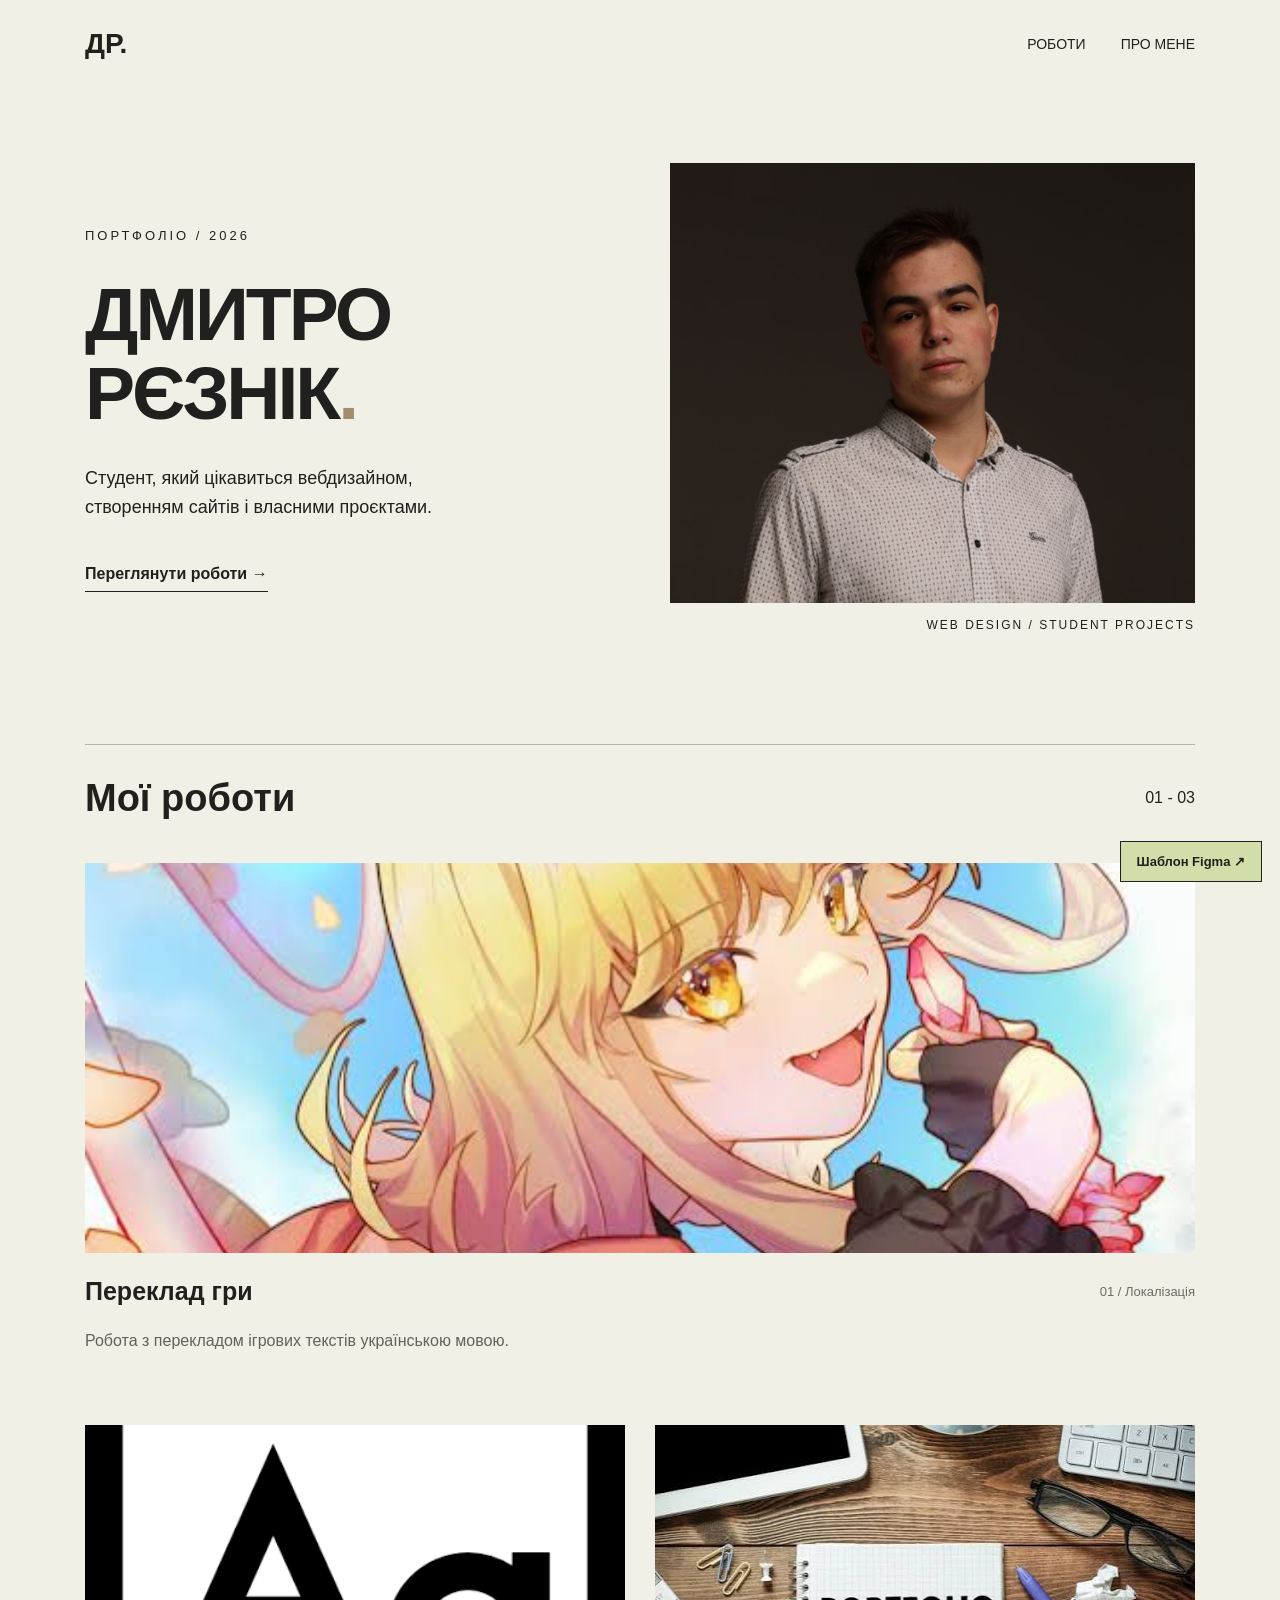
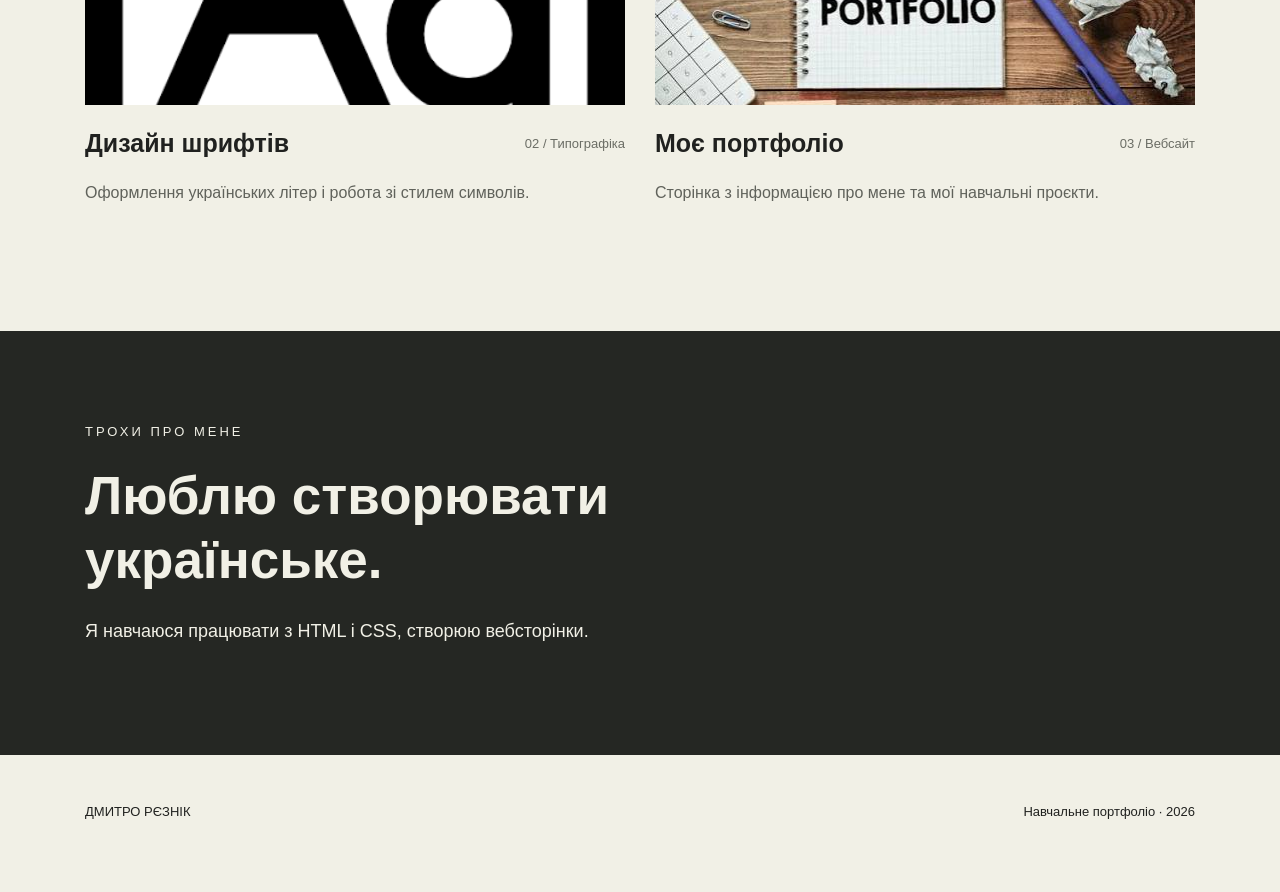
==== lab5.html @ 77d6a303 "lab5" ====
<!DOCTYPE html>
<html lang="uk">
<head>
    <meta charset="UTF-8">
    <meta name="viewport" content="width=device-width, initial-scale=1.0">
    <title>Моє Портфоліо</title>
    <link rel="stylesheet" href="lab5.css">
</head>
<body>
    <header class="container" id="home">
        <a class="logo" href="#home">ДР.</a>
        <nav>
            <a href="#works">Роботи</a>
            <a href="#about">Про мене</a>
        </nav>
    </header>

    <main>
        <section class="hero container">
            <div class="hero-text">
                <p class="label">ПОРТФОЛІО / 2026</p>
                <h1>ДМИТРО<br>РЄЗНІК<span>.</span></h1>
                <p class="intro">Студент, який цікавиться вебдизайном, створенням сайтів і власними проєктами.</p>
                <a class="text-link" href="#works">Переглянути роботи →</a>
            </div>
            <div class="hero-image">
                <img src="images/39.png" alt="Портфоліо">
                <p>WEB DESIGN / STUDENT PROJECTS</p>
            </div>
        </section>

        <section class="projects container" id="works">
            <div class="section-heading">
                <h2>Мої роботи</h2>
                <p>01 - 03</p>
            </div>

            <div class="project-grid">
                <article class="project first">
                    <img src="images/aeruta.jpg" alt="Переклад гри">
                    <div class="project-info">
                        <h3>Переклад гри</h3>
                        <p>01 / Локалізація</p>
                    </div>
                    <p>Робота з перекладом ігрових текстів українською мовою.</p>
                </article>

                <article class="project">
                    <img src="images/shrift.png" alt="Шрифт">
                    <div class="project-info">
                        <h3>Дизайн шрифтів</h3>
                        <p>02 / Типографіка</p>
                    </div>
                    <p>Оформлення українських літер і робота зі стилем символів.</p>
                </article>

                <article class="project">
                    <img src="images/Portfolio.jpg" alt="Портфоліо2">
                    <div class="project-info">
                        <h3>Моє портфоліо</h3>
                        <p>03 / Вебсайт</p>
                    </div>
                    <p>Сторінка з інформацією про мене та мої навчальні проєкти.</p>
                </article>
            </div>
        </section>

        <section class="about" id="about">
            <div class="container about-content">
                <p class="label">ТРОХИ ПРО МЕНЕ</p>
                <h2>Люблю створювати<br>українське.</h2>
                <p>Я навчаюся працювати з HTML і CSS, створюю вебсторінки.</p>
            </div>
        </section>
    </main>

    <footer class="container" id="contact">
        <p>ДМИТРО РЄЗНІК</p>
        <p>Навчальне портфоліо · 2026</p>
    </footer>

    <a class="figma-link" href="https://www.figma.com/community/file/1498104705519758813/minimalist-model-portfolio">Шаблон Figma ↗</a>
</body>
</html>
---- lab5.css ----
* {
    box-sizing: border-box;
}

body {
    margin: 0;
    background: #f1f0e6;
    color: #20211f;
    font-family: Arial, sans-serif;
}

a {
    color: inherit;
    text-decoration: none;
}

.container {
    max-width: 1160px;
    margin: 0 auto;
    padding: 0 25px;
}

header.container {
    display: flex;
    justify-content: space-between;
    align-items: center;
    padding-top: 28px;
    padding-bottom: 28px;
}

.logo {
    font-size: 28px;
    font-weight: bold;
}

nav {
    display: flex;
    gap: 35px;
}

nav a {
    font-size: 14px;
    text-transform: uppercase;
}

nav a:hover,
.text-link:hover {
    text-decoration: underline;
}

.hero {
    display: grid;
    grid-template-columns: 1fr 1fr;
    align-items: center;
    gap: 60px;
    padding-top: 75px;
    padding-bottom: 100px;
}

.label {
    font-size: 13px;
    letter-spacing: 3px;
}

h1 {
    font-size: 75px;
    line-height: 1.05;
    letter-spacing: -3px;
    margin: 32px 0;
}

h1 span {
    color: #a48c6d;
}

.intro {
    max-width: 380px;
    font-size: 18px;
    line-height: 1.6;
}

.text-link {
    display: inline-block;
    margin-top: 25px;
    padding-bottom: 8px;
    border-bottom: 1px solid #20211f;
    font-weight: bold;
}

.hero-image img {
    display: block;
    width: 100%;
    height: 440px;
    object-fit: cover;
}

.hero-image p {
    font-size: 12px;
    letter-spacing: 2px;
    text-align: right;
    margin-top: 15px;
}

.projects {
    padding-bottom: 110px;
}

.section-heading {
    display: flex;
    justify-content: space-between;
    align-items: center;
    border-top: 1px solid #b5b5a9;
    padding-top: 28px;
    margin-bottom: 40px;
}

.section-heading h2 {
    font-size: 38px;
    margin: 0;
}

.project-grid {
    display: grid;
    grid-template-columns: 1fr 1fr;
    gap: 55px 30px;
}

.project.first {
    grid-column: 1 / 3;
}

.project img {
    width: 100%;
    height: 280px;
    object-fit: cover;
    display: block;
    background: #e0e0d5;
}

.project.first img {
    height: 390px;
}

.project-info {
    display: flex;
    justify-content: space-between;
    align-items: center;
    gap: 20px;
    padding-top: 18px;
}

.project-info h3 {
    font-size: 25px;
    margin: 0;
}

.project-info p {
    color: #6b6d65;
    font-size: 13px;
    white-space: nowrap;
}

.project > p {
    color: #60625b;
    line-height: 1.6;
    max-width: 560px;
}

.about {
    background: #252723;
    color: #f1f0e6;
    padding: 80px 0 90px;
}

.about-content h2 {
    font-size: 53px;
    line-height: 1.2;
    margin: 25px 0;
}

.about-content > p:last-child {
    max-width: 550px;
    line-height: 1.7;
    font-size: 18px;
}

footer.container {
    display: flex;
    justify-content: space-between;
    gap: 20px;
    padding-top: 36px;
    padding-bottom: 60px;
    font-size: 13px;
}

.figma-link {
    position: fixed;
    right: 18px;
    bottom: 18px;
    background: #d2deaa;
    color: #20211f;
    padding: 12px 16px;
    border: 1px solid #20211f;
    font-size: 13px;
    font-weight: bold;
}
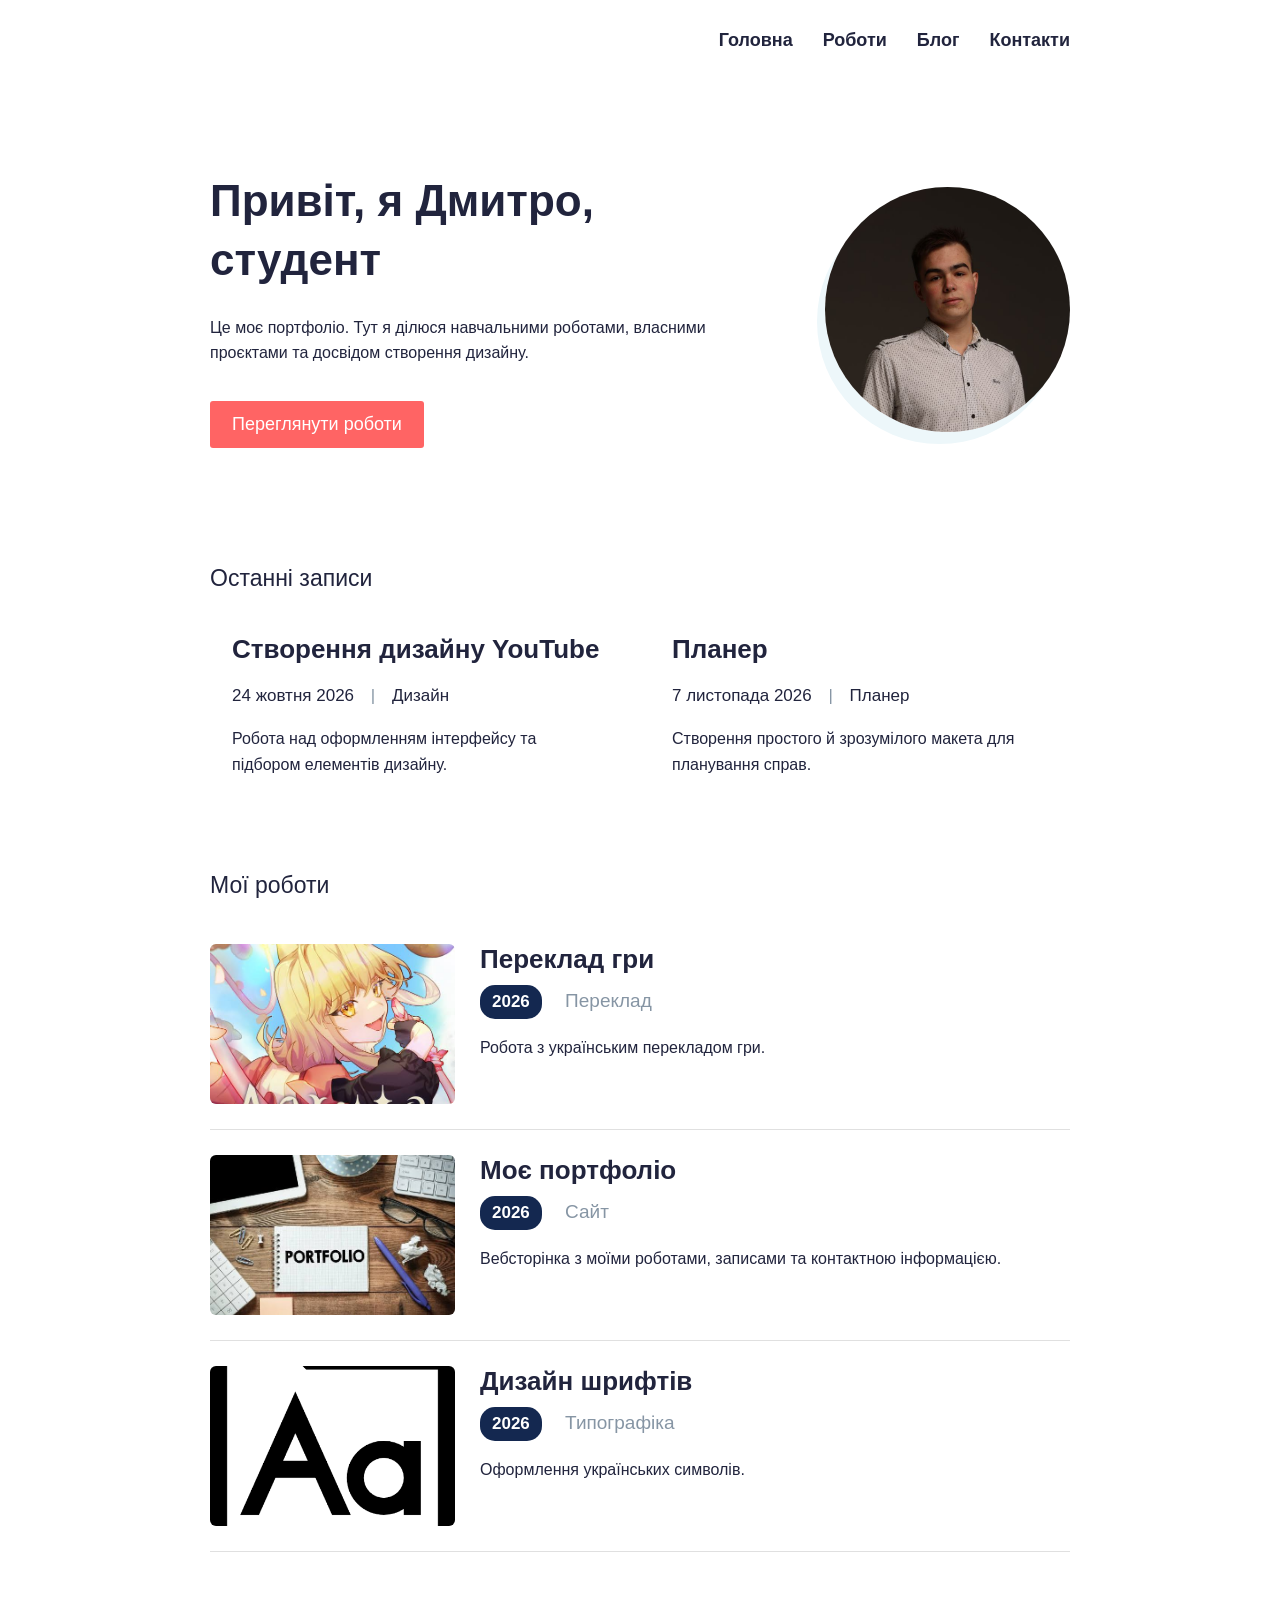
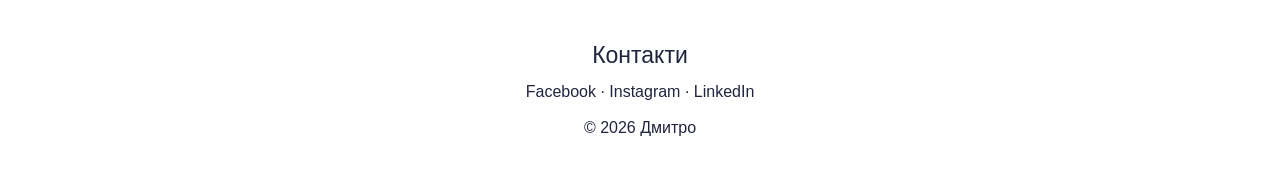
==== commit 629e5c07: "lab5.2" ====
--- a/lab5.html
+++ b/lab5.html
@@ -4,82 +4,83 @@
 <head>
     <meta charset="UTF-8">
     <meta name="viewport" content="width=device-width, initial-scale=1.0">
-    <title>Моє Портфоліо</title>
+    <title>Моє портфоліо</title>
     <link rel="stylesheet" href="lab5.css">
 </head>
 <body>
     <header class="container" id="home">
-        <a class="logo" href="#home">ДР.</a>
         <nav>
+            <a href="#home">Головна</a>
             <a href="#works">Роботи</a>
-            <a href="#about">Про мене</a>
+            <a href="#blog">Блог</a>
+            <a href="#contact">Контакти</a>
         </nav>
     </header>
 
     <main>
         <section class="hero container">
             <div class="hero-text">
-                <p class="label">ПОРТФОЛІО / 2026</p>
-                <h1>ДМИТРО<br>РЄЗНІК<span>.</span></h1>
-                <p class="intro">Студент, який цікавиться вебдизайном, створенням сайтів і власними проєктами.</p>
-                <a class="text-link" href="#works">Переглянути роботи →</a>
+                <h1>Привіт, я Дмитро,<br>студент</h1>
+                <p>Це моє портфоліо. Тут я ділюся навчальними роботами, власними проєктами та досвідом створення дизайну.</p>
+                <a class="button" href="#works">Переглянути роботи</a>
             </div>
-            <div class="hero-image">
-                <img src="images/39.png" alt="Портфоліо">
-                <p>WEB DESIGN / STUDENT PROJECTS</p>
+            <img class="avatar" src="images/39.png" alt="Фото">
+        </section>
+
+        <section class="blog" id="blog">
+            <div class="container">
+                <h2>Останні записи</h2>
+                <div class="blog-list">
+                    <article class="blog">
+                        <h3>Створення дизайну YouTube</h3>
+                        <p class="blog-meta">24 жовтня 2026 <span>|</span> Дизайн</p>
+                        <p>Робота над оформленням інтерфейсу та підбором елементів дизайну.</p>
+                    </article>
+                    <article class="blog">
+                        <h3>Планер</h3>
+                        <p class="blog-meta">7 листопада 2026 <span>|</span> Планер</p>
+                        <p>Створення простого й зрозумілого макета для планування справ.</p>
+                    </article>
+                </div>
             </div>
         </section>
 
-        <section class="projects container" id="works">
-            <div class="section-heading">
-                <h2>Мої роботи</h2>
-                <p>01 - 03</p>
-            </div>
+        <section class="works container" id="works">
+            <h2>Мої роботи</h2>
 
-            <div class="project-grid">
-                <article class="project first">
-                    <img src="images/aeruta.jpg" alt="Переклад гри">
-                    <div class="project-info">
-                        <h3>Переклад гри</h3>
-                        <p>01 / Локалізація</p>
-                    </div>
-                    <p>Робота з перекладом ігрових текстів українською мовою.</p>
-                </article>
+            <article class="work">
+                <img src="images/aeruta.jpg" alt="Гра">
+                <div>
+                    <h3>Переклад гри</h3>
+                    <p class="work-meta"><span class="year">2026</span> Переклад</p>
+                    <p>Робота з українським перекладом гри.</p>
+                </div>
+            </article>
 
-                <article class="project">
-                    <img src="images/shrift.png" alt="Шрифт">
-                    <div class="project-info">
-                        <h3>Дизайн шрифтів</h3>
-                        <p>02 / Типографіка</p>
-                    </div>
-                    <p>Оформлення українських літер і робота зі стилем символів.</p>
-                </article>
+            <article class="work">
+                <img src="images/Portfolio.jpg" alt="Портфоліо">
+                <div>
+                    <h3>Моє портфоліо</h3>
+                    <p class="work-meta"><span class="year">2026</span> Сайт</p>
+                    <p>Вебсторінка з моїми роботами, записами та контактною інформацією.</p>
+                </div>
+            </article>
 
-                <article class="project">
-                    <img src="images/Portfolio.jpg" alt="Портфоліо2">
-                    <div class="project-info">
-                        <h3>Моє портфоліо</h3>
-                        <p>03 / Вебсайт</p>
-                    </div>
-                    <p>Сторінка з інформацією про мене та мої навчальні проєкти.</p>
-                </article>
-            </div>
-        </section>
-
-        <section class="about" id="about">
-            <div class="container about-content">
-                <p class="label">ТРОХИ ПРО МЕНЕ</p>
-                <h2>Люблю створювати<br>українське.</h2>
-                <p>Я навчаюся працювати з HTML і CSS, створюю вебсторінки.</p>
-            </div>
+            <article class="work">
+                <img src="images/shrift.png" alt="Шрифт">
+                <div>
+                    <h3>Дизайн шрифтів</h3>
+                    <p class="work-meta"><span class="year">2026</span> Типографіка</p>
+                    <p>Оформлення українських символів.</p>
+                </div>
+            </article>
         </section>
     </main>
 
-    <footer class="container" id="contact">
-        <p>ДМИТРО РЄЗНІК</p>
-        <p>Навчальне портфоліо · 2026</p>
+    <footer id="contact">
+        <h2>Контакти</h2>
+        <p>Facebook · Instagram · LinkedIn</p>
+        <p>© 2026 Дмитро</p>
     </footer>
-
-    <a class="figma-link" href="https://www.figma.com/community/file/1498104705519758813/minimalist-model-portfolio">Шаблон Figma ↗</a>
 </body>
 </html>
--- a/lab5.css
+++ b/lab5.css
@@ -5,203 +5,171 @@
 
 body {
     margin: 0;
-    background: #f1f0e6;
-    color: #20211f;
     font-family: Arial, sans-serif;
-}
-
-a {
-    color: inherit;
-    text-decoration: none;
+    color: #21243d;
 }
 
 .container {
-    max-width: 1160px;
+    max-width: 900px;
     margin: 0 auto;
-    padding: 0 25px;
-}
-
-header.container {
-    display: flex;
-    justify-content: space-between;
-    align-items: center;
-    padding-top: 28px;
-    padding-bottom: 28px;
-}
-
-.logo {
-    font-size: 28px;
-    font-weight: bold;
+    padding: 0 20px;
 }
 
 nav {
     display: flex;
-    gap: 35px;
+    justify-content: flex-end;
+    gap: 30px;
+    padding: 30px 0;
+}
+
+a {
+    color: #21243d;
+    text-decoration: none;
 }
 
 nav a {
-    font-size: 14px;
-    text-transform: uppercase;
+    font-size: 18px;
+    font-weight: bold;
 }
 
-nav a:hover,
-.text-link:hover {
-    text-decoration: underline;
+a:hover {
+    color: #ff6464;
 }
 
 .hero {
-    display: grid;
-    grid-template-columns: 1fr 1fr;
+    display: flex;
+    justify-content: space-between;
     align-items: center;
-    gap: 60px;
-    padding-top: 75px;
-    padding-bottom: 100px;
+    gap: 50px;
+    padding-top: 90px;
+    padding-bottom: 95px;
 }
 
-.label {
-    font-size: 13px;
-    letter-spacing: 3px;
+.hero-text {
+    max-width: 540px;
 }
 
 h1 {
-    font-size: 75px;
-    line-height: 1.05;
-    letter-spacing: -3px;
-    margin: 32px 0;
+    font-size: 44px;
+    line-height: 1.35;
+    margin: 0 0 25px;
 }
 
-h1 span {
-    color: #a48c6d;
-}
-
-.intro {
-    max-width: 380px;
-    font-size: 18px;
+p {
     line-height: 1.6;
 }
 
-.text-link {
+.hero-text p {
+    margin-bottom: 35px;
+}
+
+.avatar {
+    width: 245px;
+    height: 245px;
+    border-radius: 50%;
+    object-fit: cover;
+    box-shadow: -8px 12px #edf7fa;
+}
+
+.button {
     display: inline-block;
-    margin-top: 25px;
-    padding-bottom: 8px;
-    border-bottom: 1px solid #20211f;
+    padding: 13px 22px;
+    background: #ff6464;
+    color: white;
+    border-radius: 3px;
+    font-size: 18px;
+}
+
+.button:hover {
+    background: #e75353;
+    color: white;
+}
+
+.blog {
+    background: #edf7fa;
+    padding: 25px 0 35px;
+}
+
+h2 {
+    font-size: 23px;
+    font-weight: normal;
+    margin: 0 0 20px;
+}
+
+.blog-list {
+    display: grid;
+    grid-template-columns: 1fr 1fr;
+    gap: 20px;
+}
+
+.blog {
+    background: white;
+    padding: 22px;
+}
+
+h3 {
+    font-size: 26px;
+    margin: 0 0 15px;
+}
+
+.blog-meta {
+    font-size: 17px;
+}
+
+.blog-meta span {
+    color: #8695a4;
+    padding: 0 12px;
+}
+
+.works {
+    padding-top: 35px;
+    padding-bottom: 55px;
+}
+
+.work {
+    display: flex;
+    gap: 25px;
+    padding: 25px 0;
+    border-bottom: 1px solid #e0e0e0;
+}
+
+.work img {
+    width: 245px;
+    height: 160px;
+    object-fit: cover;
+    border-radius: 6px;
+}
+
+.work h3 {
+    margin-bottom: 10px;
+}
+
+.work-meta {
+    color: #8695a4;
+    font-size: 19px;
+    margin: 0;
+}
+
+.year {
+    display: inline-block;
+    padding: 3px 12px;
+    margin-right: 18px;
+    border-radius: 15px;
+    background: #142850;
+    color: white;
+    font-size: 17px;
     font-weight: bold;
 }
 
-.hero-image img {
-    display: block;
-    width: 100%;
-    height: 440px;
-    object-fit: cover;
+footer {
+    text-align: center;
+    padding: 35px 20px;
 }
 
-.hero-image p {
-    font-size: 12px;
-    letter-spacing: 2px;
-    text-align: right;
-    margin-top: 15px;
+footer h2 {
+    margin-bottom: 5px;
 }
 
-.projects {
-    padding-bottom: 110px;
-}
-
-.section-heading {
-    display: flex;
-    justify-content: space-between;
-    align-items: center;
-    border-top: 1px solid #b5b5a9;
-    padding-top: 28px;
-    margin-bottom: 40px;
-}
-
-.section-heading h2 {
-    font-size: 38px;
-    margin: 0;
-}
-
-.project-grid {
-    display: grid;
-    grid-template-columns: 1fr 1fr;
-    gap: 55px 30px;
-}
-
-.project.first {
-    grid-column: 1 / 3;
-}
-
-.project img {
-    width: 100%;
-    height: 280px;
-    object-fit: cover;
-    display: block;
-    background: #e0e0d5;
-}
-
-.project.first img {
-    height: 390px;
-}
-
-.project-info {
-    display: flex;
-    justify-content: space-between;
-    align-items: center;
-    gap: 20px;
-    padding-top: 18px;
-}
-
-.project-info h3 {
-    font-size: 25px;
-    margin: 0;
-}
-
-.project-info p {
-    color: #6b6d65;
-    font-size: 13px;
-    white-space: nowrap;
-}
-
-.project > p {
-    color: #60625b;
-    line-height: 1.6;
-    max-width: 560px;
-}
-
-.about {
-    background: #252723;
-    color: #f1f0e6;
-    padding: 80px 0 90px;
-}
-
-.about-content h2 {
-    font-size: 53px;
-    line-height: 1.2;
-    margin: 25px 0;
-}
-
-.about-content > p:last-child {
-    max-width: 550px;
-    line-height: 1.7;
-    font-size: 18px;
-}
-
-footer.container {
-    display: flex;
-    justify-content: space-between;
-    gap: 20px;
-    padding-top: 36px;
-    padding-bottom: 60px;
-    font-size: 13px;
-}
-
-.figma-link {
-    position: fixed;
-    right: 18px;
-    bottom: 18px;
-    background: #d2deaa;
-    color: #20211f;
-    padding: 12px 16px;
-    border: 1px solid #20211f;
-    font-size: 13px;
-    font-weight: bold;
+footer p {
+    margin: 10px 0;
 }
